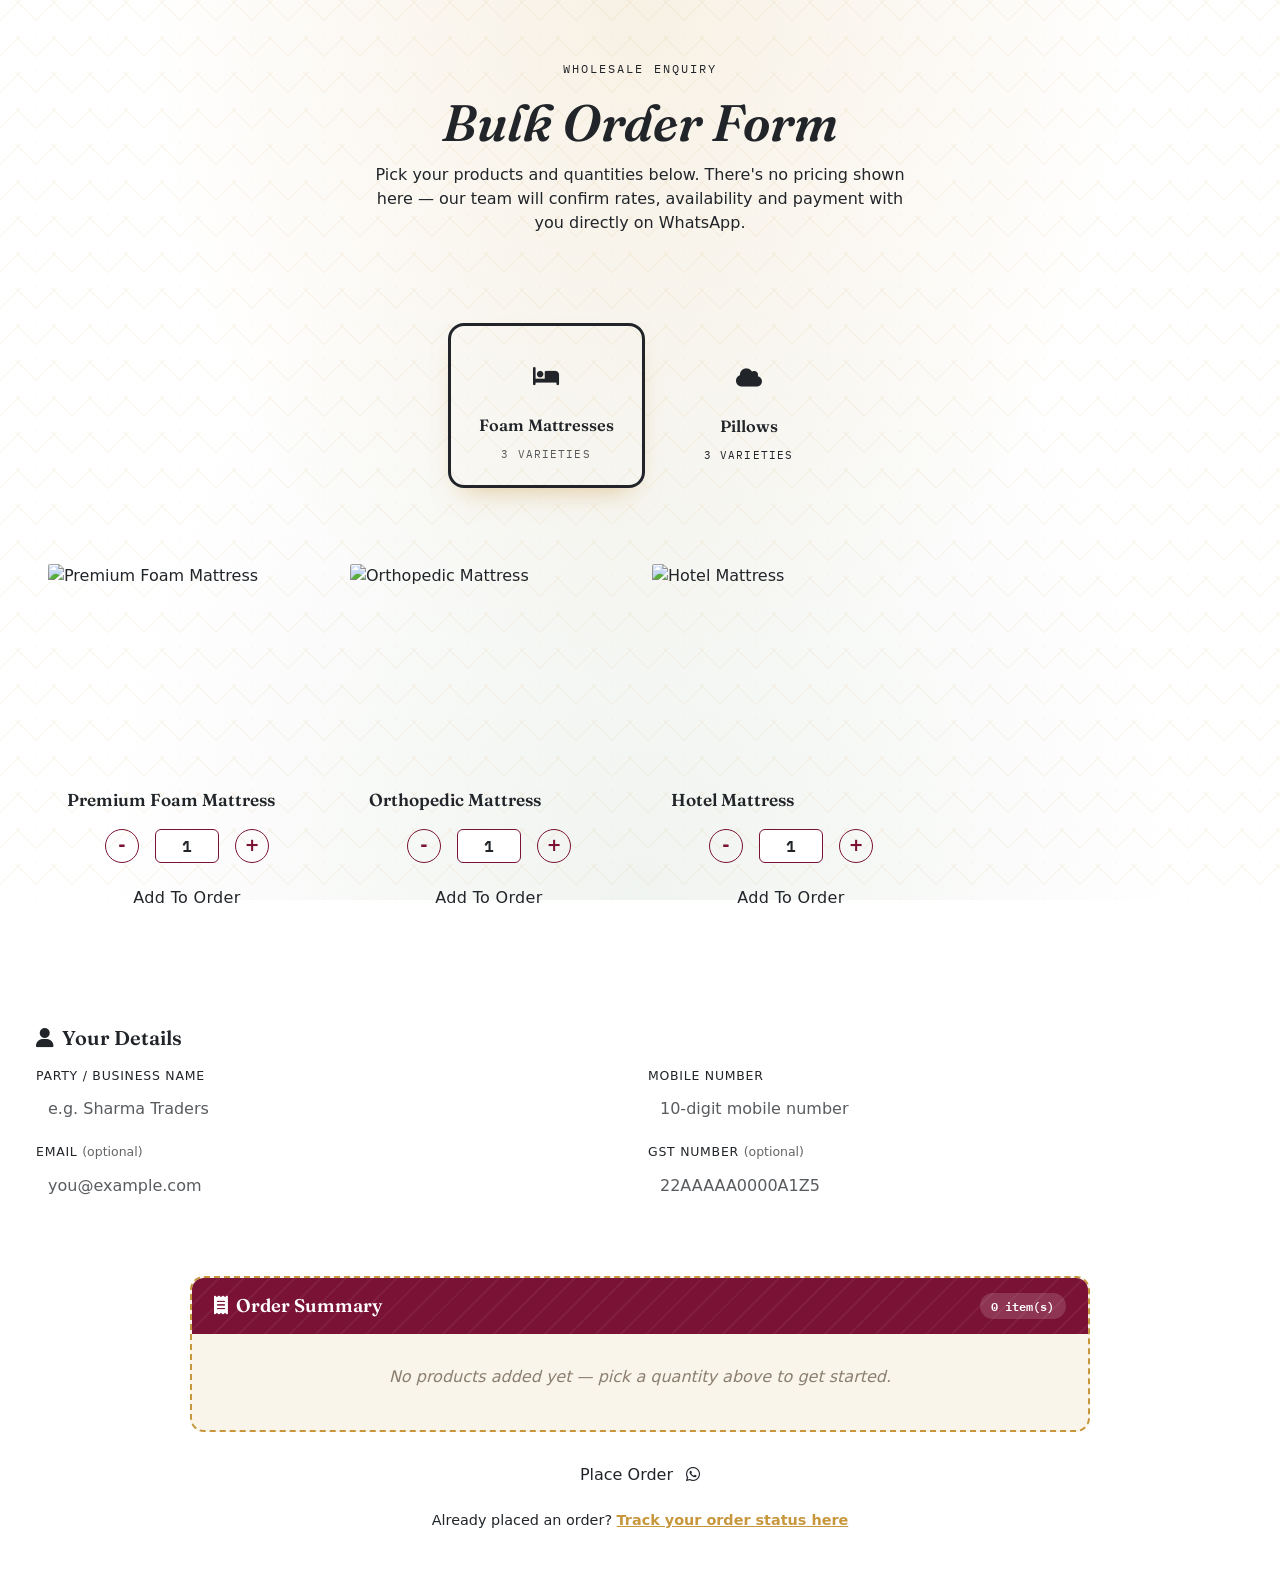
==== assests/HTML/index.html @ 3140dfed "Initial commit" ====
<!DOCTYPE html>
<html lang="en">
<head>
    <meta charset="UTF-8">
    <meta name="viewport" content="width=device-width, initial-scale=1.0">
    <link rel="preconnect" href="https://fonts.googleapis.com">
    <link href="https://fonts.googleapis.com/css2?family=Fraunces:opsz,wght@9..144,500;9..144,600;9..144,700;9..144,800&family=Bricolage+Grotesque:opsz,wght@12..96,400..800&family=Inter:wght@400;500;600&family=IBM+Plex+Mono:wght@400;500;600&display=swap" rel="stylesheet">
    <link rel="stylesheet" type="text/css" href="../CSS/categories.css">
    <link rel="stylesheet" type="text/css" href="../CSS/shop-redesign.css">
    <link rel="stylesheet" type="text/css" href="../CSS/index.css">
    <link href="https://cdn.jsdelivr.net/npm/bootstrap@5.3.3/dist/css/bootstrap.min.css" rel="stylesheet">
    <link rel="stylesheet" href="https://cdnjs.cloudflare.com/ajax/libs/font-awesome/6.5.1/css/all.min.css">
    <title>Bulk Order | Jindal Razaie Udyog</title>
</head>
<body class="shop-page bulk-page">

<!-- ===========================HERO=========================== -->
<div class="bo-hero">
    <span class="bo-eyebrow">Wholesale Enquiry</span>
    <h2 class="bo-title">Bulk Order Form</h2>
    <p class="bo-subtitle">
        Pick your products and quantities below. There's no pricing shown here —
        our team will confirm rates, availability and payment with you directly on WhatsApp.
    </p>
</div>

<div class="container-fluid py-4">

    <!-- ===========================CATEGORY PILLS=========================== -->
    <div class="mb-5 category-row">
        <div class="category-tiles" id="categoryPills">
            <input type="radio" name="bulk-category" id="cat-mattress" value="mattress" checked onchange="showCategory('mattress')">
            <label for="cat-mattress" class="category-tile">
                <span class="tile-icon"><i class="fas fa-bed"></i></span>
                <span class="tile-label">Foam Mattresses</span>
                <span class="tile-count">3 varieties</span>
            </label>

            <input type="radio" name="bulk-category" id="cat-pillow" value="pillow" onchange="showCategory('pillow')">
            <label for="cat-pillow" class="category-tile">
                <span class="tile-icon"><i class="fas fa-cloud"></i></span>
                <span class="tile-label">Pillows</span>
                <span class="tile-count">3 varieties</span>
            </label>
        </div>
    </div>

    <!-- ===========================PRODUCT GRID=========================== -->
    <div id="productContainer" class="row g-4"></div>

    <!-- ===========================YOUR DETAILS=========================== -->
    <div class="bo-card party-card mt-5">
        <h5 class="party-card-title"><i class="fas fa-user me-2"></i>Your Details</h5>
        <div class="row g-3">
            <div class="col-md-6">
                <label for="partyName">Party / Business Name</label>
                <input type="text" class="form-control" id="partyName" placeholder="e.g. Sharma Traders">
            </div>
            <div class="col-md-6">
                <label for="mobileNumber">Mobile Number</label>
                <input type="tel" class="form-control" id="mobileNumber" maxlength="10" placeholder="10-digit mobile number">
            </div>
            <div class="col-md-6">
                <label for="emailAddress">Email <span class="optional-tag">(optional)</span></label>
                <input type="email" class="form-control" id="emailAddress" placeholder="you@example.com">
            </div>
            <div class="col-md-6">
                <label for="gstNumber">GST Number <span class="optional-tag">(optional)</span></label>
                <input type="text" class="form-control" id="gstNumber" placeholder="22AAAAA0000A1Z5">
            </div>
        </div>
    </div>

    <!-- ===========================ORDER SUMMARY=========================== -->
    <div class="bo-card order-summary mt-5">
        <div class="summary-header">
            <span><i class="fas fa-receipt me-2"></i>Order Summary</span>
            <span class="cart-count-badge"><span id="cartCount">0</span> item(s)</span>
        </div>

        <div class="card-body">
            <div id="orderItems" class="order-items-empty">
                No products added yet — pick a quantity above to get started.
            </div>
        </div>
    </div>

    <div class="text-center mt-4">
        <div id="orderIdArea" class="mb-3"></div>
        <button class="btn btn-checkout px-5" onclick="checkoutOrder()">
            Place Order <i class="fab fa-whatsapp ms-2"></i>
        </button>
        <p class="track-hint mt-3">
            Already placed an order? <a href="track_order.html">Track your order status here</a>
        </p>
    </div>

</div>

<!-- ===========================PRODUCT MODAL=========================== -->
<div class="modal fade" id="productModal" tabindex="-1">
    <div class="modal-dialog modal-lg">
        <div class="modal-content">
            <div class="modal-header">
                <h5 id="modalTitle"></h5>
                <button type="button" class="btn-close" data-bs-dismiss="modal"></button>
            </div>
            <div class="modal-body">
                <img id="modalImage" class="img-fluid mb-3">
                <p id="modalDescription"></p>
            </div>
        </div>
    </div>
</div>

<!-- ===========================ORDER CONFIRMATION MODAL=========================== -->
<div class="modal fade" id="orderConfirmModal" tabindex="-1">
    <div class="modal-dialog">
        <div class="modal-content">
            <div class="modal-header">
                <h5>Confirm Your Order</h5>
                <button type="button" class="btn-close" data-bs-dismiss="modal"></button>
            </div>
            <div class="modal-body">
                <div class="confirm-party-block">
                    <div class="confirm-row"><span>Party Name</span><span id="cfPartyName"></span></div>
                    <div class="confirm-row"><span>Mobile</span><span id="cfMobile"></span></div>
                    <div class="confirm-row" id="cfEmailRow"><span>Email</span><span id="cfEmail"></span></div>
                    <div class="confirm-row" id="cfGstRow"><span>GST No</span><span id="cfGst"></span></div>
                </div>
                <hr>
                <h6 class="confirm-items-title">Items</h6>
                <div id="cfItems"></div>
            </div>
            <div class="modal-footer">
                <button class="btn btn-checkout" id="confirmSendBtn" onclick="confirmAndSendOrder()">
                    <span id="confirmSendBtnText"><i class="fab fa-whatsapp me-2"></i>Confirm &amp; Send Order</span>
                </button>
            </div>
        </div>
    </div>
</div>

<script src="https://cdn.jsdelivr.net/npm/bootstrap@5.3.3/dist/js/bootstrap.bundle.min.js"></script>
<script src="../Javascript/index.js"></script>
</body>
</html>
---- assests/CSS/index.css ----
:root{
    --maroon:        #7A1235;
    --maroon-deep:   #4A0A1F;
    --bo-gold:       #C8973D;
    --bo-ivory:      #FAF5EA;
    --bo-ivory-deep: #F1E7D2;
    --bo-charcoal:   #2B2420;
    --bo-thread:     #D8C6A8;
}
.bulk-page{
    background-color: var(--ground);
    background-image:
        repeating-linear-gradient(45deg,  rgba(200,151,62,.07) 0 1px, transparent 1px 36px),
        repeating-linear-gradient(-45deg, rgba(200,151,62,.07) 0 1px, transparent 1px 36px),
        radial-gradient(ellipse at 50% 0%, rgba(200,151,62,.14), transparent 55%),
        radial-gradient(ellipse at 50% 100%, rgba(110,143,106,.10), transparent 60%);
    background-size: 36px 36px, 36px 36px, 100% 100%, 100% 100%;
    background-attachment: fixed, fixed, fixed, fixed;
}
.bo-hero::after{
    content: "";
    position: absolute;
    left: 50%;
    bottom: -1px;
    transform: translateX(-50%);
    width: 46px;
    height: 3px;
    background: var(--brass);
    border-radius: 3px;
    opacity: .85;
}
.bo-hero{
    position: relative;
    overflow: hidden;
    background: var(--ground);
    text-align: center;
    padding: 3.5rem 1.5rem 2.75rem;
    border-bottom: 1px solid var(--ground-line);
}
.bo-hero::before{
    content: "";
    position: absolute;
    inset: 0;
    opacity: .07;
    background-image: repeating-linear-gradient(
        45deg,
        var(--cream-text) 0px, var(--cream-text) 1px,
        transparent 1px, transparent 16px
    );
    pointer-events: none;
}
.bo-eyebrow{
    position: relative;
    display: inline-block;
    font-family: 'IBM Plex Mono', monospace;
    text-transform: uppercase;
    letter-spacing: .18em;
    font-size: .72rem;
    color: var(--brass);
    margin-bottom: .9rem;
}
.bo-title{
    position: relative;
    font-family: 'Fraunces', serif;
    font-style: italic;
    font-weight: 600;
    font-size: clamp(2.1rem, 4.5vw, 3.2rem);
    color: var(--cream-text);
    margin-bottom: .6rem;
}
.bo-subtitle{
    position: relative;
    color: var(--cream-dim);
    max-width: 540px;
    margin: 0 auto;
    font-size: 1rem;
}
/* ---------- Category tiles (icon badge + label + count) ---------- */
.category-row{
    max-width: 1320px;
    margin: 0 auto;
    padding: 1.5rem 1.5rem 0;
}
.category-tiles{
    display: flex;
    flex-wrap: wrap;
    justify-content: center;
    gap: 1.25rem;
}
.category-tiles input[type="radio"]{
    position: absolute;
    opacity: 0;
    width: 0;
    height: 0;
}
.category-tile{
    display: flex;
    flex-direction: column;
    align-items: center;
    gap: .55rem;
    min-width: 168px;
    padding: 1.4rem 1.75rem;
    border-radius: 16px;
    border: 1px dashed var(--ground-line);
    background: var(--ground-soft);
    cursor: pointer;
    user-select: none;
    transition: transform .18s ease, border-color .18s ease,
                background .18s ease, box-shadow .18s ease;
}
.category-tile:hover{
    border-color: var(--brass);
    transform: translateY(-3px);
}
.category-tile .tile-icon{
    width: 56px;
    height: 56px;
    border-radius: 50%;
    display: flex;
    align-items: center;
    justify-content: center;
    font-size: 1.3rem;
    color: var(--brass);
    border: 2px solid var(--brass);
    transition: all .18s ease;
}
.category-tile .tile-label{
    font-family: 'Fraunces', serif;
    font-weight: 600;
    font-size: 1.02rem;
    color: var(--cream-text);
    text-align: center;
}
.category-tile .tile-count{
    font-family: 'IBM Plex Mono', monospace;
    font-size: .7rem;
    letter-spacing: .1em;
    text-transform: uppercase;
    color: var(--cream-dim);
}
.category-tiles input[type="radio"]:checked + .category-tile{
    background: var(--brass);
    border-color: var(--brass);
    border-style: solid;
    box-shadow: 0 14px 28px -14px rgba(200,151,62,.55);
    transform: translateY(-4px);
}
.category-tiles input[type="radio"]:checked + .category-tile .tile-icon{
    background: var(--ink);
    border-color: var(--ink);
    color: var(--brass);
}

.category-tiles input[type="radio"]:checked + .category-tile .tile-label{
    color: var(--ink);
}

.category-tiles input[type="radio"]:checked + .category-tile .tile-count{
    color: var(--ink);
    opacity: .75;
}

.category-tiles input[type="radio"]:focus-visible + .category-tile{
    outline: 3px solid var(--brass);
    outline-offset: 3px;
}

@media (max-width: 480px){
    .category-tile{ min-width: 42%; padding: 1.1rem 1rem; }
}

/* ---------- Party details card ---------- */
.bo-card.party-card{
    max-width: 1320px;
    margin: 0 auto;
    background: var(--ground-soft);
    border: 1px solid var(--ground-line);
    border-radius: var(--radius);
    padding: 1.5rem;
    color: var(--cream-text);
}

.party-card-title{
    font-family: 'Fraunces', serif;
    font-weight: 600;
    color: var(--cream-text);
    margin-bottom: 1.1rem;
}

.party-card label{
    font-size: .78rem;
    text-transform: uppercase;
    letter-spacing: .06em;
    color: var(--cream-dim);
    margin-bottom: .35rem;
    display: block;
}

.party-card .optional-tag{
    text-transform: none;
    letter-spacing: 0;
    opacity: .7;
}

.party-card .form-control{
    background: var(--ground);
    border: 1px solid var(--ground-line);
    color: var(--cream-text);
}

.party-card .form-control:focus{
    background: var(--ground);
    color: var(--cream-text);
    border-color: var(--brass);
    box-shadow: 0 0 0 .2rem rgba(200,151,62,.25);
}

/* ---------- Product grid wrapper ---------- */
.bulk-page #productContainer{
    max-width: 1320px;
    margin: 0 auto;
    padding: 0 1.5rem 1rem;
}

/* Product card reusing the shop-card "swatch ticket" look,
   with a quantity stepper — no price row */
.product-card{
    position: relative;
    background: var(--ivory);
    color: var(--ink);
    clip-path: polygon(0 0, calc(100% - var(--notch)) 0, 100% var(--notch), 100% 100%, 0 100%);
    border-radius: 2px;
    transition: transform .18s ease, box-shadow .18s ease;
    height: 100%;
    display: flex;
    flex-direction: column;
    overflow: hidden;
}

.product-card:hover{
    transform: translateY(-5px);
    box-shadow: 0 18px 32px -16px rgba(0,0,0,.45);
}

.product-card img{
    width: 100%;
    aspect-ratio: 4/3;
    object-fit: cover;
    background: var(--ivory-deep);
    cursor: pointer;
}

.product-card .p-3{
    padding: 1.1rem 1.2rem 1.3rem !important;
    border-top: 1px dashed var(--ivory-deep);
    display: flex;
    flex-direction: column;
    flex: 1;
}

.product-card h5{
    font-family: 'Fraunces', serif;
    font-size: 1.08rem;
    font-weight: 600;
    color: var(--ink);
    margin-bottom: .6rem;
}

.qty-box{
    display: flex;
    align-items: center;
    justify-content: center;
    gap: 1rem;
    margin: .5rem 0 1rem;
}

.qty-btn{
    width: 34px;
    height: 34px;
    border-radius: 50%;
    border: 1px solid var(--maroon);
    background: transparent;
    color: var(--maroon);
    font-weight: 700;
    font-size: 1.1rem;
    line-height: 1;
    display: flex;
    align-items: center;
    justify-content: center;
    transition: background .15s ease, color .15s ease;
}

.qty-btn:hover{
    background: var(--maroon);
    color: #fff;
}

/* Editable quantity dialer — type any amount directly (e.g. 50, 200) */
.qty-input{
    font-family: 'IBM Plex Mono', monospace;
    font-size: 1rem;
    font-weight: 600;
    width: 64px;
    text-align: center;
    color: var(--ink);
    background: #fff;
    border: 1px solid var(--maroon);
    border-radius: 6px;
    padding: .25rem .2rem;
    -moz-appearance: textfield;
}

.qty-input::-webkit-outer-spin-button,
.qty-input::-webkit-inner-spin-button{
    -webkit-appearance: none;
    margin: 0;
}

.qty-input:focus{
    outline: none;
    border-color: var(--brass-deep);
    box-shadow: 0 0 0 .18rem rgba(200,151,62,.3);
}

.add-btn{
    margin-top: auto;
    width: 100%;
    background: var(--maroon);
    color: #fff;
    border: none;
    border-radius: 4px;
    padding: .65rem 1rem;
    font-weight: 600;
    font-size: .88rem;
    letter-spacing: .02em;
    transition: background .15s ease;
}

.add-btn:hover{
    background: var(--maroon-deep);
    color: #fff;
}

/* ---------- Order Summary — items + qty only, no pricing ---------- */
.order-summary{
    max-width: 900px;
    margin: 0 auto;
    background: var(--bo-ivory);
    color: var(--bo-charcoal);
    border: 2px dashed var(--bo-gold);
    border-radius: 14px;
    overflow: hidden;
}

.order-summary .summary-header{
    background: var(--maroon);
    background-image: repeating-linear-gradient(
        135deg, rgba(255,255,255,.05) 0 2px, transparent 2px 18px);
    color: #fff;
    font-family: 'Fraunces', serif;
    font-weight: 600;
    font-size: 1.15rem;
    padding: .9rem 1.4rem;
    display: flex;
    align-items: center;
    justify-content: space-between;
}

.cart-count-badge{
    font-family: 'IBM Plex Mono', monospace;
    font-size: .78rem;
    background: rgba(255,255,255,.15);
    padding: .25rem .7rem;
    border-radius: 999px;
}

.order-summary .card-body{
    padding: 1.4rem 1.6rem 1.6rem;
}

.order-items-empty{
    text-align: center;
    font-style: italic;
    color: #8a7f70;
    padding: .5rem 0 1rem;
}

.summary-item-row{
    padding: .5rem 0;
    border-bottom: 1px dashed var(--bo-thread);
}

.summary-item-row:last-child{
    border-bottom: none;
}

.btn-checkout{
    background: var(--bo-gold);
    color: var(--bo-charcoal);
    border: none;
    border-radius: 999px;
    font-weight: 700;
    padding: .8rem 2.2rem;
    transition: filter .15s ease;
}

.btn-checkout:hover{
    filter: brightness(1.08);
    color: var(--bo-charcoal);
}

.track-hint{
    color: var(--cream-dim);
    font-size: .9rem;
}

.track-hint a{
    color: var(--bo-gold);
    font-weight: 600;
    text-decoration: underline;
}

.order-id-box{
    display: inline-block;
    background: var(--bo-ivory);
    border: 2px dashed var(--discount-green, #1a7a3c);
    color: var(--bo-charcoal);
    border-radius: 12px;
    padding: .9rem 1.4rem;
    font-size: .95rem;
}

.order-id-box strong{
    color: var(--maroon);
}

/* ---------- Confirmation modal ---------- */
.confirm-party-block .confirm-row{
    display: flex;
    justify-content: space-between;
    padding: .3rem 0;
    font-size: .92rem;
}

.confirm-party-block .confirm-row span:first-child{
    color: #8a7f70;
}

.confirm-items-title{
    font-family: 'Fraunces', serif;
    font-weight: 600;
    color: var(--maroon);
    margin-bottom: .6rem;
}

.confirm-item-row{
    display: flex;
    justify-content: space-between;
    padding: .4rem 0;
    border-bottom: 1px dashed var(--bo-thread);
    font-size: .92rem;
}

.confirm-item-row .item-qty{
    color: #8a7f70;
    font-family: 'IBM Plex Mono', monospace;
}

@media (max-width: 768px){
    .bo-hero{ padding: 2.75rem 1.25rem 2rem; }
    .category-row .pill-group{ gap: .5rem; }
}
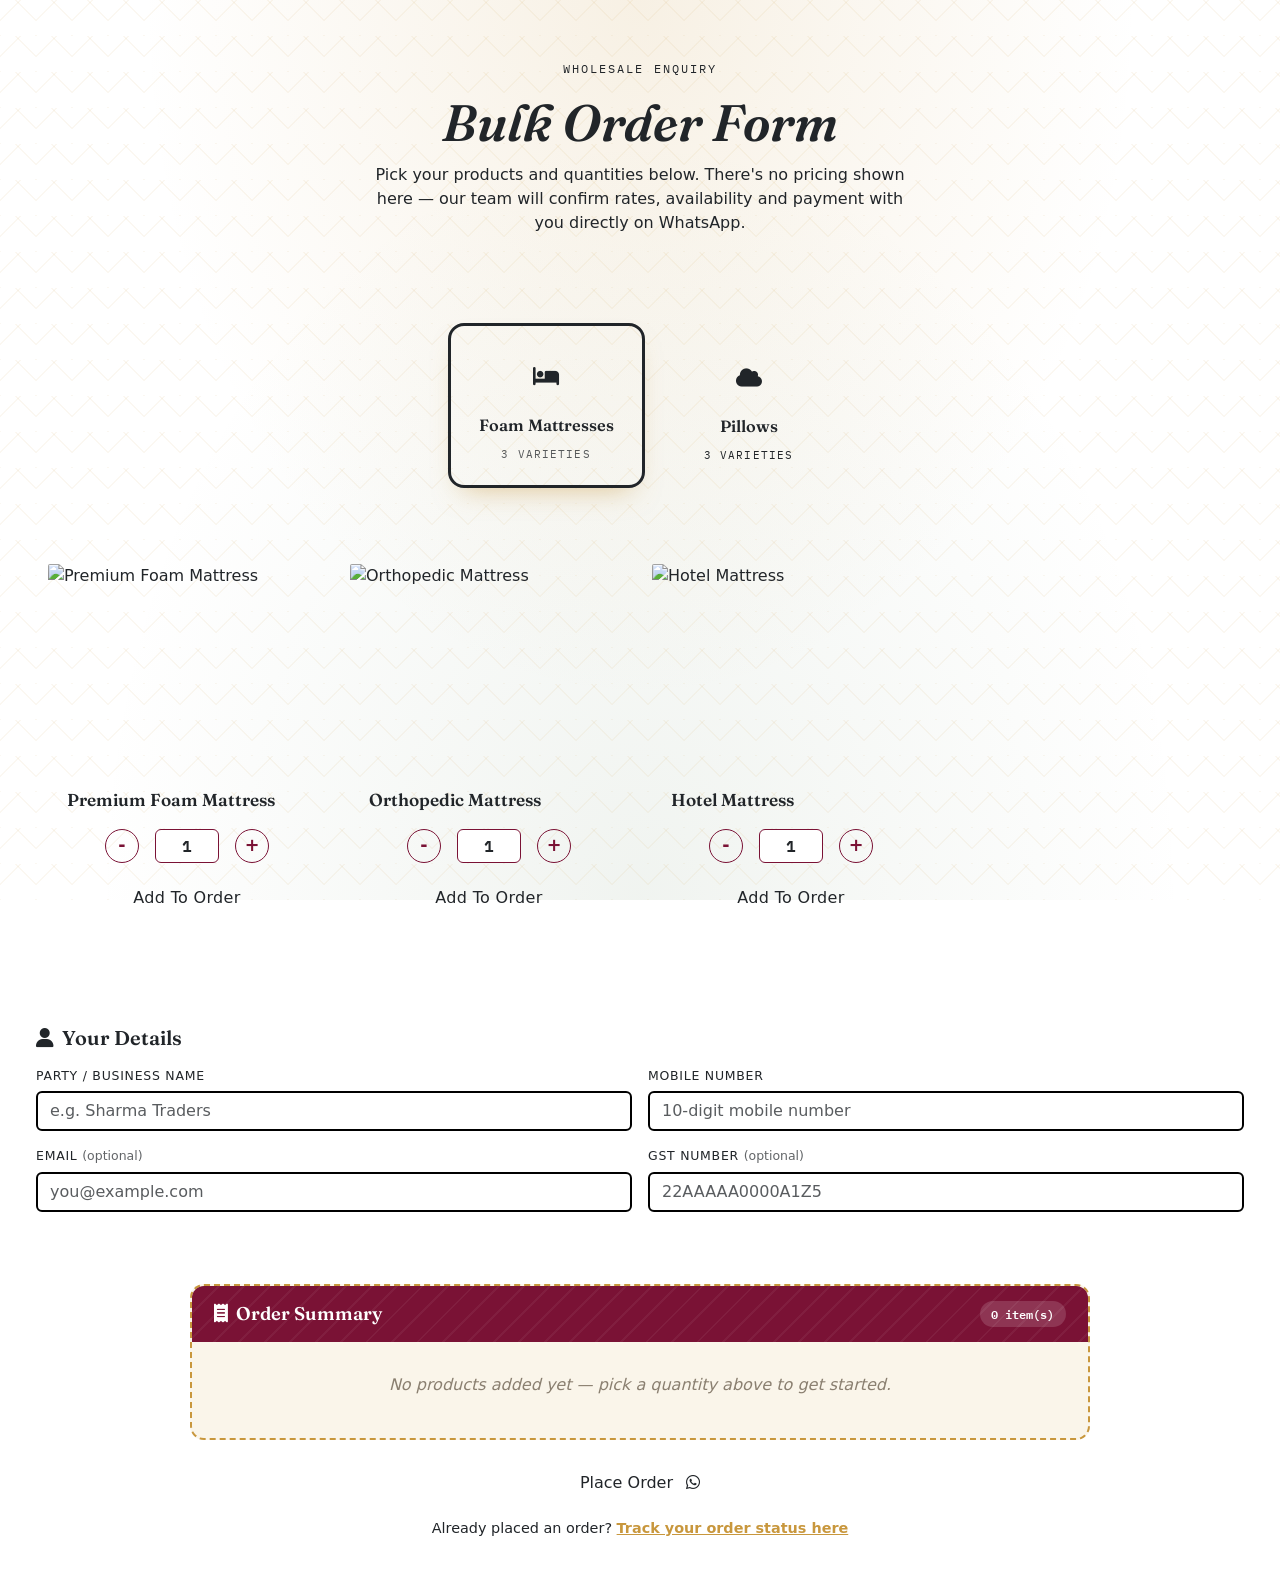
==== commit 37d2eaa2: "Initial commit" ====
--- a/assests/HTML/index.html
+++ b/assests/HTML/index.html
@@ -54,19 +54,19 @@
         <div class="row g-3">
             <div class="col-md-6">
                 <label for="partyName">Party / Business Name</label>
-                <input type="text" class="form-control" id="partyName" placeholder="e.g. Sharma Traders">
+                <input type="text" class="form-control" id="partyName" placeholder="e.g. Sharma Traders" style="border:2px solid black">
             </div>
             <div class="col-md-6">
                 <label for="mobileNumber">Mobile Number</label>
-                <input type="tel" class="form-control" id="mobileNumber" maxlength="10" placeholder="10-digit mobile number">
+                <input type="tel" class="form-control" id="mobileNumber" maxlength="10" placeholder="10-digit mobile number" style="border:2px solid black">
             </div>
             <div class="col-md-6">
                 <label for="emailAddress">Email <span class="optional-tag">(optional)</span></label>
-                <input type="email" class="form-control" id="emailAddress" placeholder="you@example.com">
+                <input type="email" class="form-control" id="emailAddress" placeholder="you@example.com" style="border:2px solid black">
             </div>
             <div class="col-md-6">
                 <label for="gstNumber">GST Number <span class="optional-tag">(optional)</span></label>
-                <input type="text" class="form-control" id="gstNumber" placeholder="22AAAAA0000A1Z5">
+                <input type="text" class="form-control" id="gstNumber" placeholder="22AAAAA0000A1Z5" style="border:2px solid black">
             </div>
         </div>
     </div>
